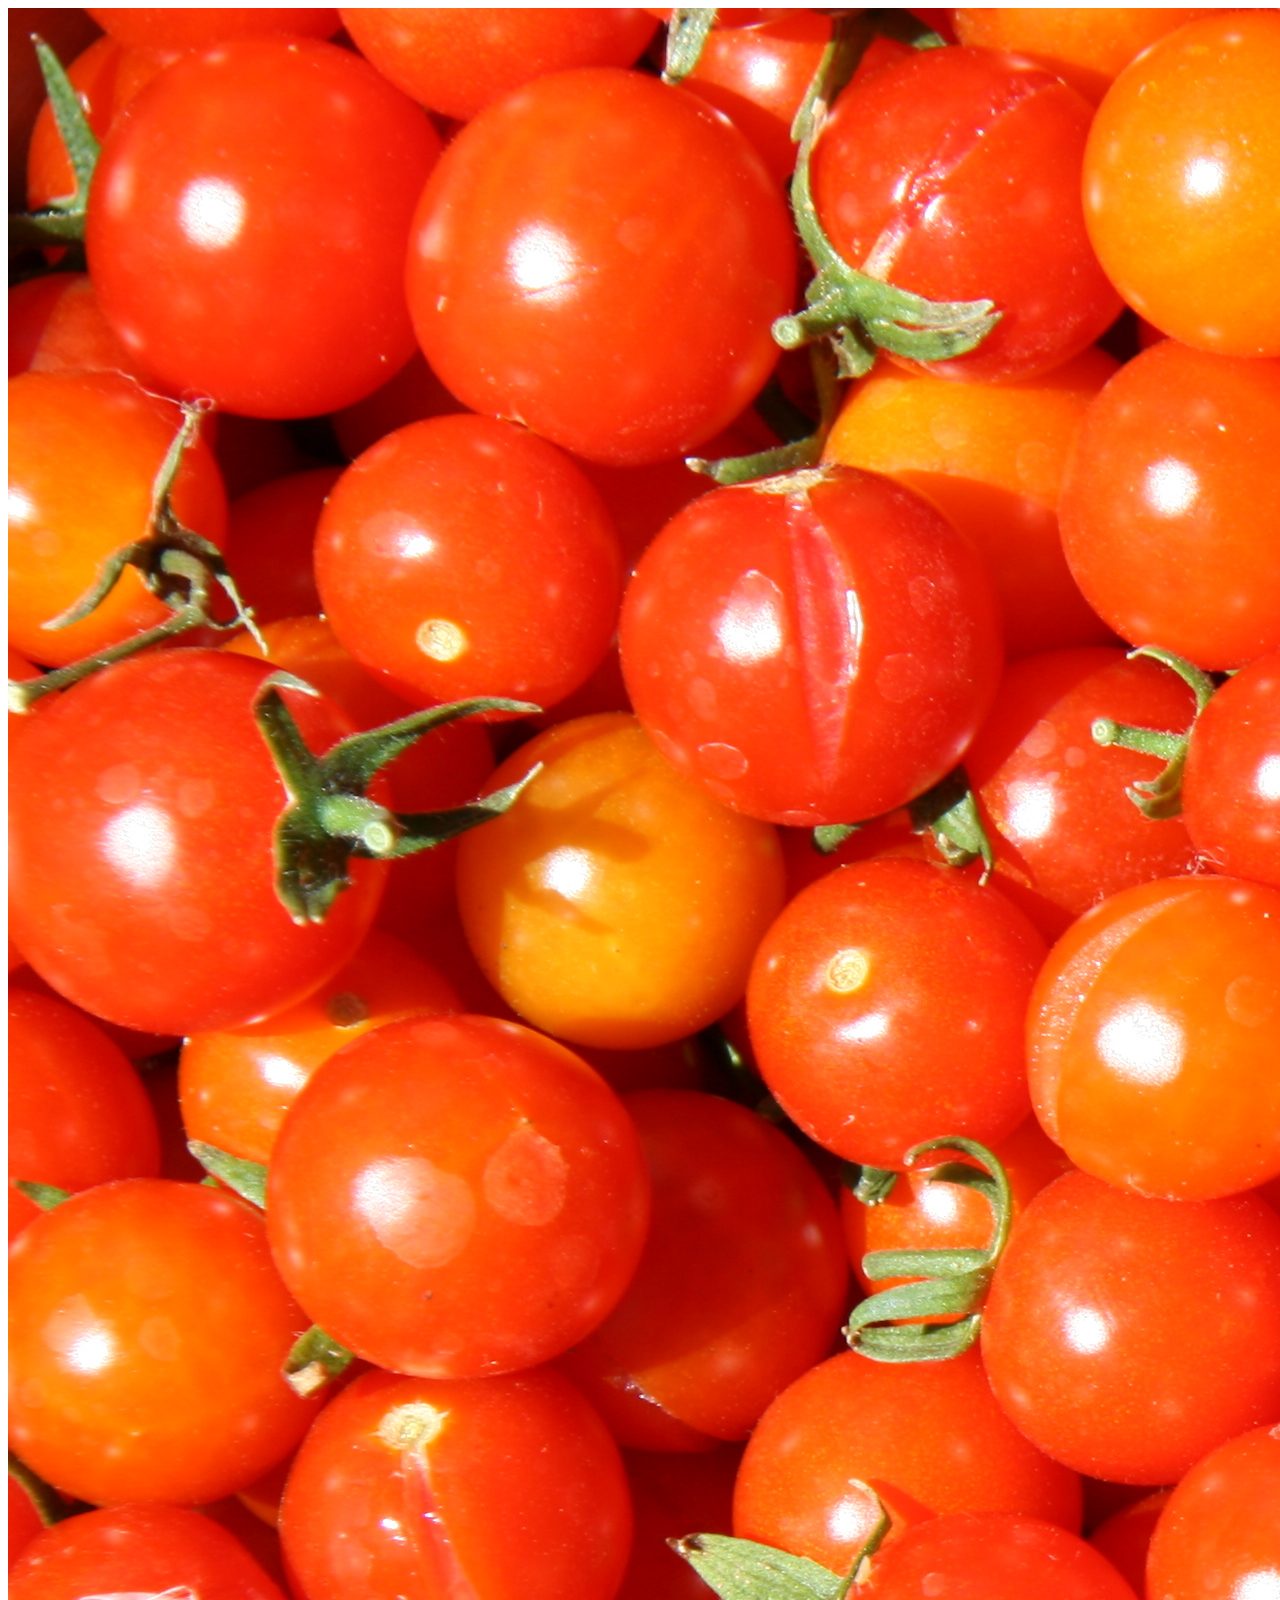
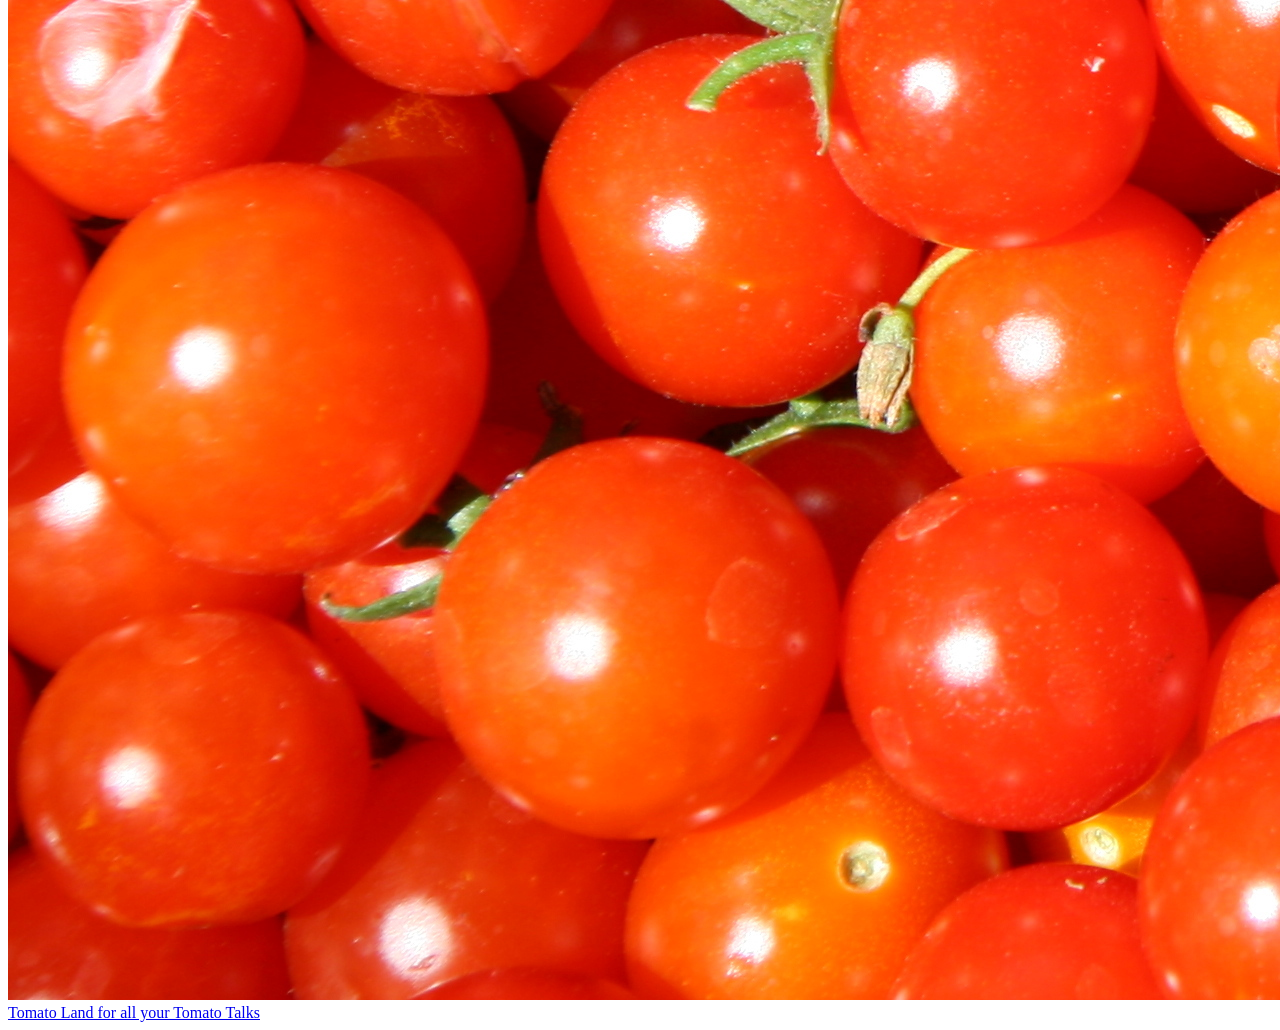
==== first-website/index.html @ 676ba34e "trying to add a link to the website" ====
<!-- First website -->
<!doctype html>
<html lang="en-US">
  <head>
    <meta charset="utf-8" />
    <meta name="viewport" content="width=device-width" />
    <title>My test page</title>
  </head>
  <body>
    <img src="images/Cherry_tomatoes.jpg" alt="Should be a Tomato" />
  </body>
  <a href="https://www.tomatotalk.org/en-US/info/abouttheteam/">Tomato Land for all your Tomato Talks</a>
</html>
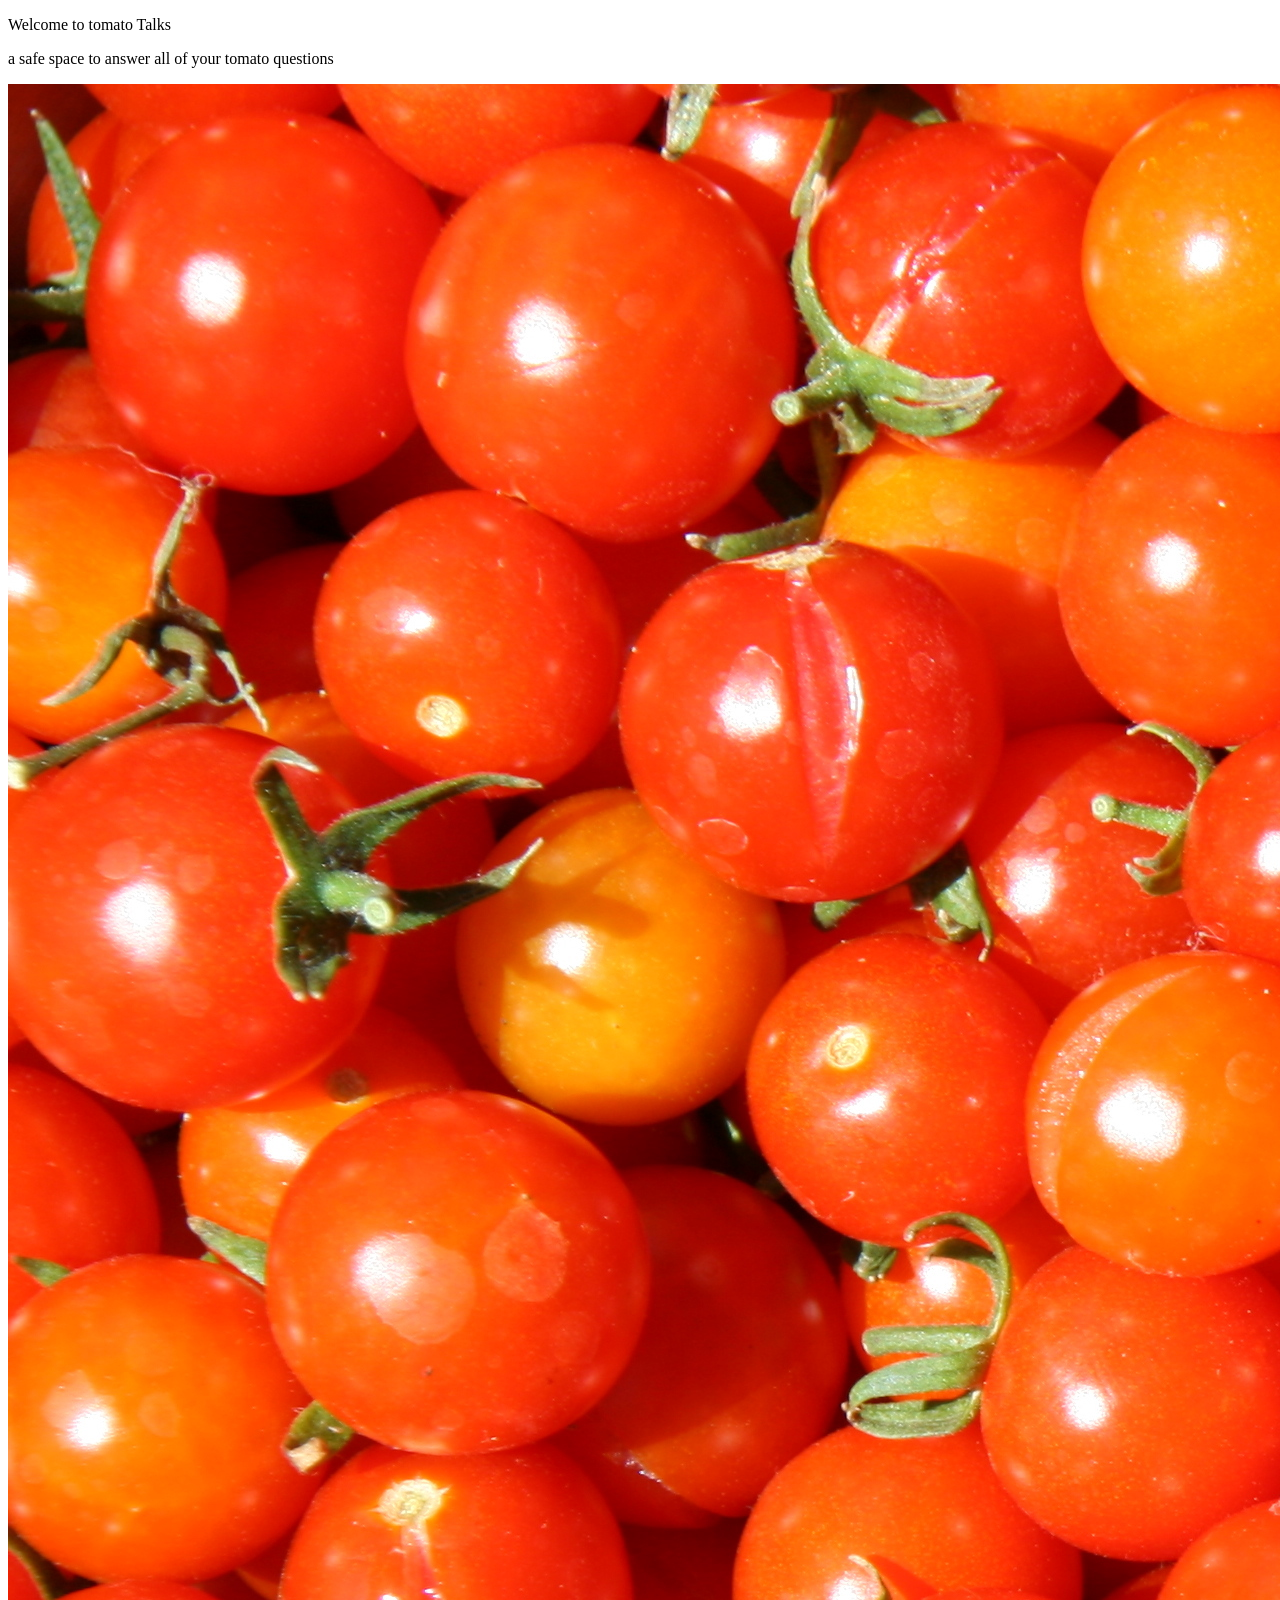
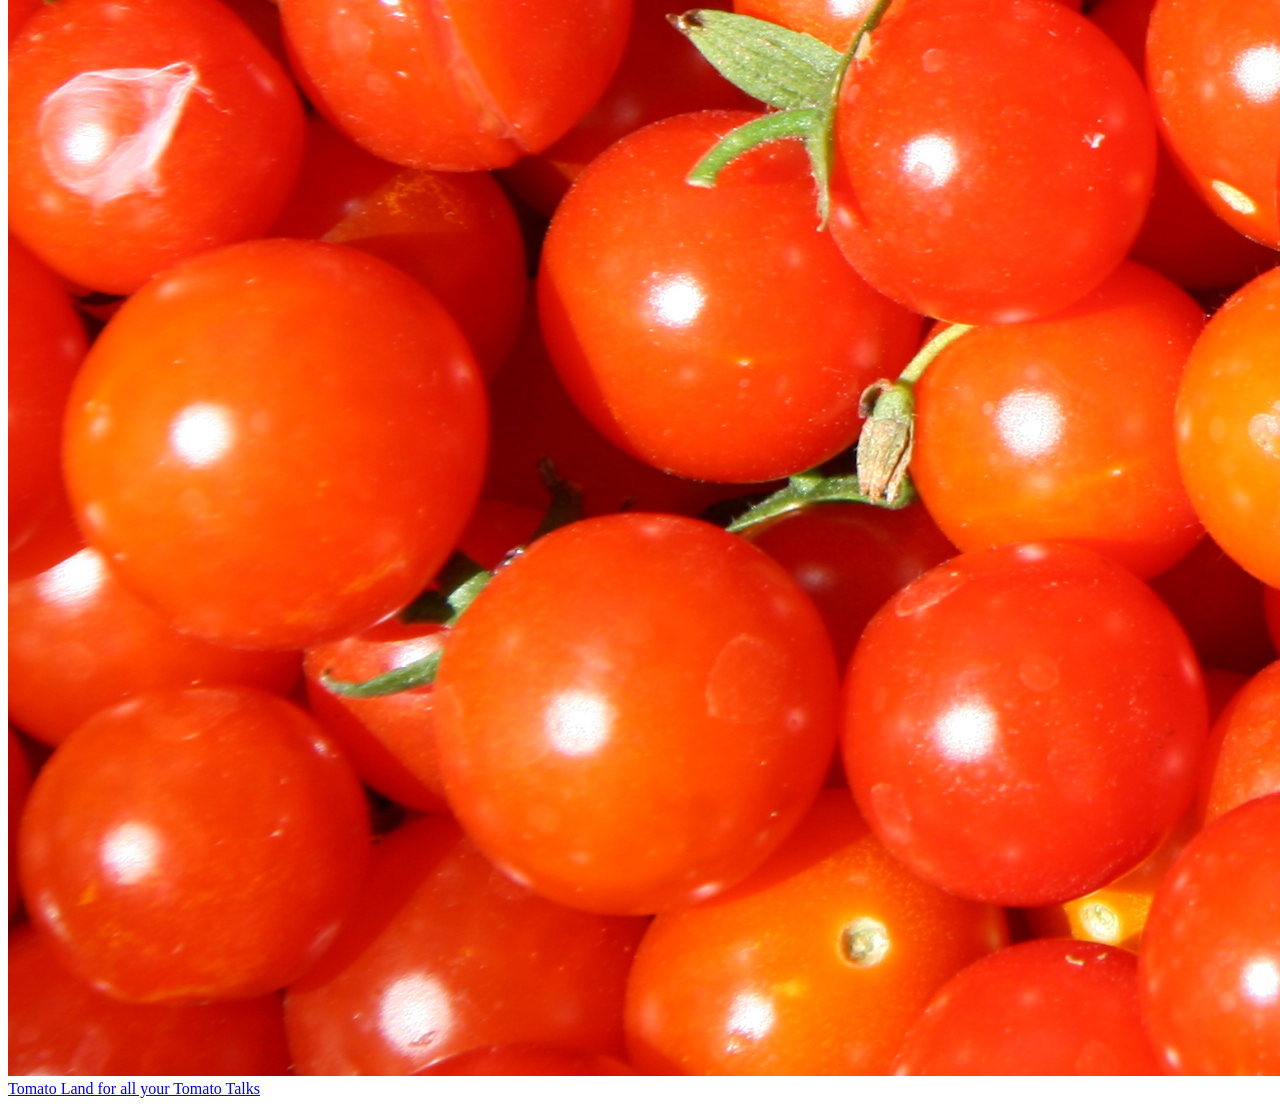
==== commit 5458bf06: "adding text" ====
--- a/first-website/index.html
+++ b/first-website/index.html
@@ -7,6 +7,8 @@
     <title>My test page</title>
   </head>
   <body>
+    <p>Welcome to tomato Talks</p>
+    <p>a safe space to answer all of your tomato questions</p>
     <img src="images/Cherry_tomatoes.jpg" alt="Should be a Tomato" />
   </body>
   <a href="https://www.tomatotalk.org/en-US/info/abouttheteam/">Tomato Land for all your Tomato Talks</a>
